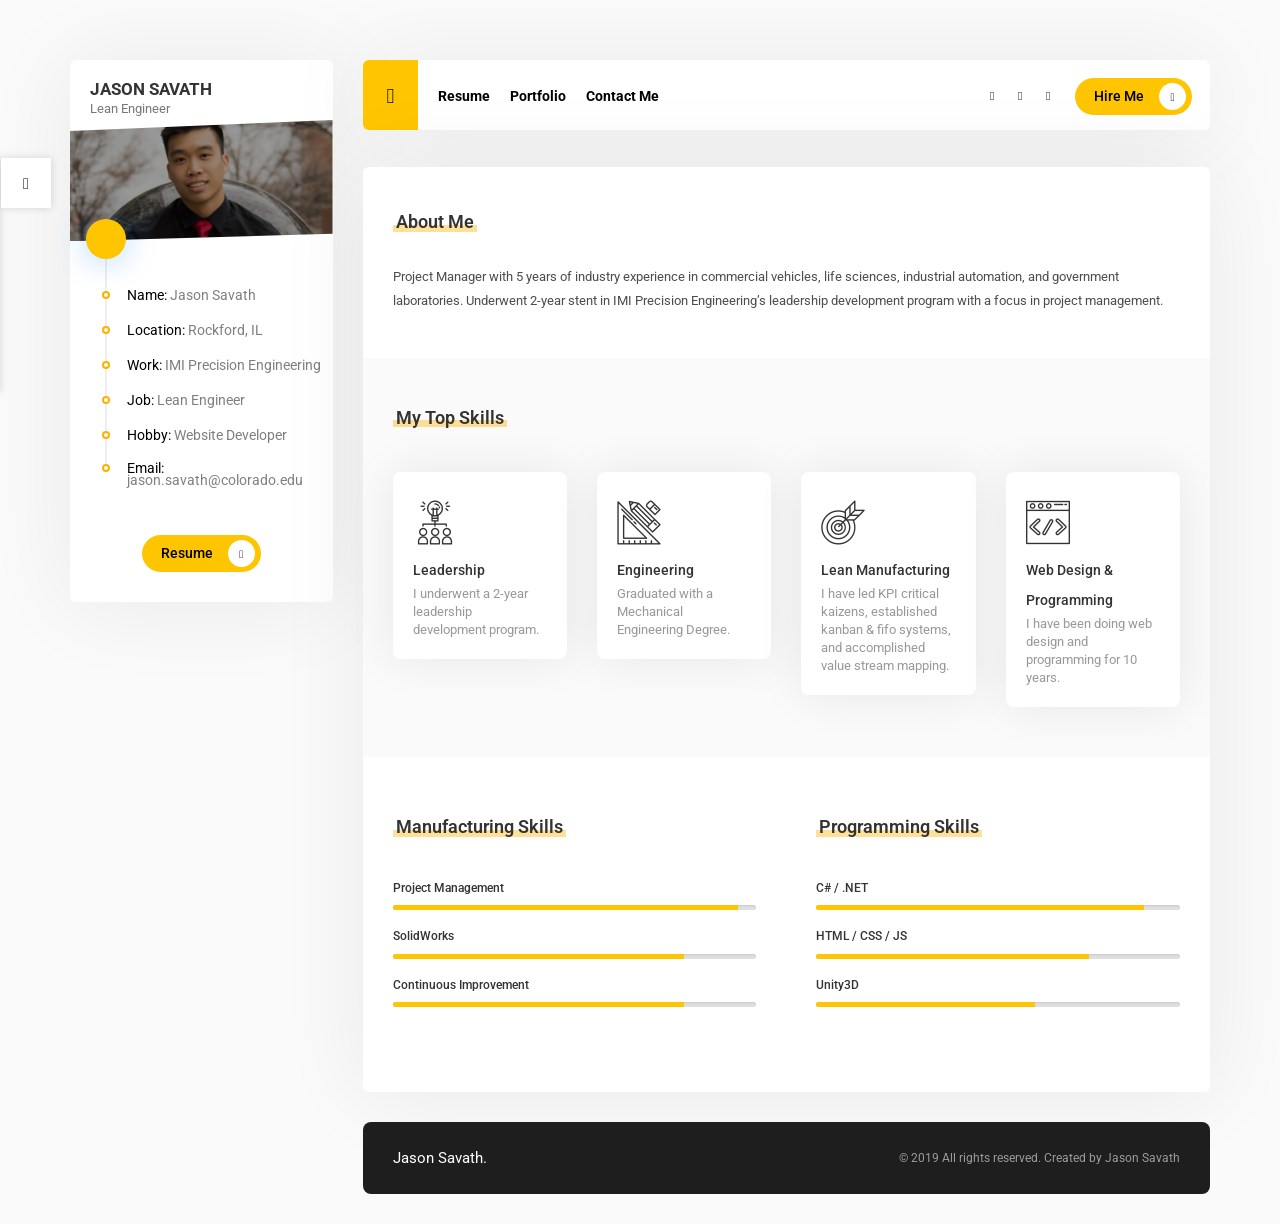
==== index.html @ 379e12db "add linkedin" ====
<!doctype html>
<html lang="en">
<head>

<title>Jason Savath - Resume</title>
<meta charset="UTF-8">
<meta name="description" content="Jason Savath- Resume">
<meta name="keywords" content="personal, resume, portfolio, mechanical, engineer, project, management">
<meta name="viewport" content="width=device-width, initial-scale=1.0">

<link href="favicon.ico" rel="shortcut icon" />
<link rel="stylesheet" href="css/bootstrap.css"/>
<link rel="stylesheet" href="css/owl.theme.css"/> 
<link rel="stylesheet" href="css/owl.carousel.css"/>
<link rel="stylesheet" href="css/reset.css"/>
<link rel="stylesheet" href="cubeportfolio/css/cubeportfolio.min.css"/>
<link rel="stylesheet" href="css/style.css"/>
<link rel="stylesheet" href="css/colors/yellow.css" id="color"/>
<link href="https://fonts.googleapis.com/css?family=Roboto:400,500,700,900" rel="stylesheet">
<link rel="stylesheet" href="icon-fonts/font-awesome-4.7.0/css/font-awesome.min.css"/>
<link rel="stylesheet" href="icon-fonts/web-design/flaticon.css" />

</head>

<body>
<div id="preloader">
    <div class="spinner">
    </div>
</div>  
    
<div class="wrapper top_60 container">
<div class="row">
        
<div class="col-lg-3 col-md-4">
    <div class="profile">
        <div class="profile-name">
            <span class="name">jason Savath</span><br>
            <span class="job">Lean Engineer</span>
        </div>
        <figure class="profile-image">
            <img src="assets/profile.jpg" alt="">
        </figure> 
        <ul class="profile-information">
            <li></li>
            <li><p><span>Name:</span> Jason Savath</p></li>
            <li><p><span>Location:</span> Rockford, IL</p></li>
            <li><p><span>Work:</span> IMI Precision Engineering</p></li>
            <li><p><span>Job:</span> Lean Engineer</p></li>
            <li><p><span>Hobby:</span> Website Developer</p></li>
            <li><p><span>Email:</span> jason.savath@colorado.edu</p></li>
        </ul>
        <div class="col-md-12">
            <button class="site-btn icon">Resume <i class="fa fa-download" aria-hidden="true"></i></button>
        </div>
    </div>
</div>

<!-- Page Divide -->   
<div id="ajax-tab-container" class="col-lg-9 col-md-8 tab-container">
    
<div class="row">
    <header class="col-md-12">
        <nav>
            <div class="row">
                <!-- nav bar -->
                <div class="col-md-8 col-sm-8 col-xs-4">
                    <ul class="tabs">
                        <li class="tab">
                            <a class="home-btn" href="#home"><i class="fa fa-home" aria-hidden="true"></i></a>
                        </li>
                        <li class="tab"><a href="#resume">Resume</a></li>
                        <li class="tab"><a href="#portfolio">Portfolio</a></li>
                        <li class="tab"><a href="#contact">Contact Me</a></li>
                    </ul>
                </div>
                <div class="col-md-4 col-sm-4 col-xs-8 dynamic">
                    <a href="mailto:jason.savath@colorado.edu" class="pull-right site-btn icon hidden-xs">Hire Me <i class="fa fa-paper-plane" aria-hidden="true"></i></a>
                    <div class="hamburger pull-right hidden-lg hidden-md"><i class="fa fa-bars" aria-hidden="true"></i></div>
                    <div class="hidden-md social-icons pull-right"> 
                        <a class="fb" href="https://www.facebook.com/jason.savath"><i class="fa fa-facebook" aria-hidden="true"></i></a> 
                        <a class="lin" href="https://www.linkedin.com/in/jasonsavath"><i class="fa fa-linkedin" aria-hidden="true"></i></a> 
                        <a class="ins" href="https://www.instagram.com/jaysinsavath"><i class="fa fa-instagram" aria-hidden="true"></i></a>
                    </div>
                </div>
            </div>
        </nav>
    </header>
        
    <div class="col-md-12">
        <div id="content" class="panel-container">
          
            <div id="home">
                <div class="row">
                    <section class="about-me line col-md-12 padding_30 padbot_45">
                    <div class="section-title"><span></span><h2>About Me</h2></div>
                    <p class="top_30">Project Manager with 5 years of industry experience in commercial vehicles, life sciences, industrial automation, and government laboratories. Underwent 2-year stent in IMI Precision Engineering’s leadership development program with a focus in project management. </p>
                </section>
                </div>
                
                <div class="row">
                    <section class="services line graybg col-md-12 padding_50 padbot_50">
                    <div class="section-title bottom_45"><span></span><h2>My Top Skills</h2></div>
                    <div class="row">
                        <!-- a service -->
                        <div class="col-md-3 col-sm-6 col-xs-12">
                            <div class="service">
                                <div class="icon">
                                    <i class="flaticon-brainstorming"></i>
                                </div>
                                <span class="title">Leadership</span>
                                <p class="little-text">I underwent a 2-year leadership development program.</p>
                            </div>
                        </div>
                        <!-- a service -->
                        <div class="col-md-3 col-sm-6 col-xs-12">
                            <div class="service">
                                <div class="icon">
                                    <i class="flaticon-design-tool"></i>
                                </div>
                                <span class="title">Engineering</span>
                                <p class="little-text">Graduated with a Mechanical Engineering Degree.</p>
                            </div>
                        </div>
                        <!-- a service -->
                        <div class="col-md-3 col-sm-6 col-xs-12">
                            <div class="service">
                                <div class="icon">
                                    <i class="flaticon-target"></i>
                                </div>
                                <span class="title">Lean Manufacturing</span>
                                <p class="little-text">I have led KPI critical kaizens, established kanban & fifo systems, and accomplished value stream mapping. </p>
                            </div>
                        </div>
                        <!-- a service -->
                        <div class="col-md-3 col-sm-6 col-xs-12">
                            <div class="service">
                                <div class="icon">
                                    <i class="flaticon-html"></i>
                                </div>
                                <span class="title">Web Design & Programming</span>
                                <p class="little-text">I have been doing web design and programming for 10 years.</p>
                            </div>
                        </div>
                    </div>
                </section>
                </div>
                <!-- Skills Section -->
                <div class="row">
                    <section class="design-skills col-md-6 padding_60 padbot_50">
                        <div class="section-title bottom_45"><span></span><h2>Manufacturing Skills</h2></div>
                        <ul class="skill-list">
                            <li> 
                                <h3>Project Management</h3>
                                <div class="progress">
                                    <div class="percentage" style="width:95%;"></div>
                                </div>
                            </li>
                            <li> 
                                <h3>SolidWorks</h3>
                                <div class="progress">
                                    <div class="percentage" style="width:80%;"></div>
                                </div>
                            </li>
                            <li> 
                                <h3>Continuous Improvement</h3>
                                <div class="progress">
                                    <div class="percentage" style="width:80%;"></div>
                                </div>
                            </li>
                        </ul>
                    </section>
                    <section class="code-skills col-md-6 padding_60">
                        <div class="section-title bottom_45"><span></span><h2>Programming Skills</h2></div>
                        <ul class="skill-list">
                            <li> 
                                <h3>C# / .NET</h3>
                                <div class="progress">
                                    <div class="percentage" style="width:90%;"></div>
                                </div>
                            </li>
                            <li> 
                                <h3>HTML / CSS / JS</h3>
                                <div class="progress">
                                    <div class="percentage" style="width:75%;"></div>
                                </div>
                            </li>
                            <li> 
                                <h3>Unity3D</h3>
                                <div class="progress">
                                    <div class="percentage" style="width:60%;"></div>
                                </div>
                            </li>
                        </ul>
                    </section>
                </div>
            </div>

            <div id="resume">
                <div class="row">
                    <section class="education">
                    <div class="section-title top_30"><span></span><h2>Resume</h2></div>
                        <div class="row">
                            <div class="working-history col-md-6 padding_15 padbot_30">
                                <ul class="timeline col-md-12 top_30">
                                    <li><i class="fa fa-suitcase" aria-hidden="true"></i><h2 class="timeline-title">Experience</h2></li>
                                    <li><h3 class="line-title">Lean Engineer - IMI Precision Engineering, Leadership Development Program</h3>
                                        <span>Sep 2018 - Present</span>
                                        <p class="little-text">5S Program Manager – Raised shop 5S score by 40% by introducing cross-cell audits. Led multiple kaizen events to redesign cell to increase throughput, visualize flow, reduce safety hazards, increase visual management and achieve one-piece flow. Led the full implementation of a factory floor quality system from a non-existing system. Implemented visualization and management boards to track cell level key performance indicators.
                                        </p>
                                    </li>
                                    <li><h3 class="line-title">Marketing Analyst - IMI Precision Engineering, Leadership Development Program</h3>
                                        <span>Mar 2018 - Sep 2018</span>
                                        <p class="little-text">Led weekly meetings with nation-wide Key Account Managers. Obtained 800+ unique customers and leads for the new Cadent3 product.
                                        </p>
                                    </li>
                                    <li><h3 class="line-title">Project Manager - IMI Precision Engineering Leadership Development Program</h3>
                                        <span>Sep 2017 - Mar 2018</span>
                                        <p class="little-text">Led 25 simultaneous site KPI critical CR projects with key cross functional team. Developed two database management websites completely to track CR and tooling. Specified product validation test procedures prior to product build. Designed and manufactured Arduino test boxes for new product development.
                                        </p>
                                    </li>
                                </ul> 
                            </div>
                            <div class="education-history col-md-6 padding_15 padbot_30">
                                <ul class="timeline col-md-12 top_30">
                                    <li><i class="fa fa-graduation-cap" aria-hidden="true"></i><h2 class="timeline-title">Education</h2></li>
                                    <li><h3 class="line-title">University of Colorado Boulder</h3>
                                        <span>2013-2017</span>
                                        <p class="little-text">Bachelor of Science in Mechanical Engineering</p>
                                    </li>
                                    <li><h3 class="line-title">University of Colorado Boulder</h3>
                                        <span>2014 - 2017</span>
                                        <p class="little-text">Minor in Computer Science</p>
                                    </li>
                                </ul> 
                            </div>
                        </div>
                    </section>
                </div>
            </div>
            
            <div id="portfolio" class="row bottom_45">
                <section class="col-md-12">
                    <div class="col-md-12 content-header bottom_15">
                        <div class="section-title top_30 bottom_30"><span></span><h2>Portfolio</h2></div>
                        <div id="filters-container">
                            <div data-filter="*" class="cbp-filter-item cbp-filter-item-active">All</div>
                            <div data-filter=".webdesign" class="cbp-filter-item">Web Design</div>
                            <div data-filter=".photography" class="cbp-filter-item">Photography</div>
                        </div>
                    </div>
                    <div id="grid-container" class="top_60">
                        <div class="cbp-item webdesign">
                            <a href="link.html" class=" cbp-singlePage">
                                <figure>
                                    <div class="icon">
                                        <i class="fa fa-clone" aria-hidden="true"></i>
                                    </div>
                                    <img src="image.jpg" alt="" >
                                    <figcaption>
                                        <span class="title">title</span><br/>
                                        <span class="info">info</span>
                                    </figcaption>
                                </figure>
                            </a>
                        </div>
                        <!-- a video work -->
                        <div class="cbp-item cbp-lightbox motion">
                            <a href="link.html" class="cbp-lightbox">
                                <figure>
                                    <div class="icon">
                                        <i class="fa fa-play" aria-hidden="true"></i>
                                    </div>
                                    <img src="item.jpg" alt="" >
                                    <figcaption>
                                        <span class="title">title</span><br/>
                                        <span class="info">info</span>
                                    </figcaption>
                                </figure>
                            </a>
                        </div>
                        <!-- a image work -->
                        <div class="cbp-item cbp-lightbox photography">
                            <a href="link.jpg" class="cbp-lightbox">
                                <figure>
                                    <div class="icon">
                                        <i class="fa fa-picture-o" aria-hidden="true"></i>
                                    </div>
                                    <img src="image.jpg" alt="">                       
                                    <figcaption>
                                        <span class="title">title</span><br/>
                                        <span class="info">info</span>
                                    </figcaption>
                                </figure>
                            </a>
                        </div>
                        <!-- a work -->
                        <div class="cbp-item webdesign">
                            <a href="work.html" class="cbp-singlePage">
                                <figure>
                                    <div class="icon">
                                        <i class="fa fa-clone" aria-hidden="true"></i>
                                    </div>
                                    <img src="image.jpg" alt="">
                                    <figcaption>
                                        <span class="title">title</span><br/>
                                        <span class="info">info</span>
                                    </figcaption>
                                </figure>
                            </a>
                        </div>
                    <!-- load more button -->
                    <div id="js-loadMore-agency" class="cbp-l-loadMore-button top_30">
                        <a href="load-more/portfolio.html" class="cbp-l-loadMore-link site-btn" rel="nofollow">
                            <span class="cbp-l-loadMore-defaultText">Load More (<span class="cbp-l-loadMore-loadItems">3</span>)</span>
                            <span class="cbp-l-loadMore-loadingText">Loading...</span>
                            <span class="cbp-l-loadMore-noMoreLoading">No More Works</span>
                        </a>
                    </div>
                </section>
            </div>
            
            <div id="contact">
                <div class="row">
                    <section class="contact-form col-md-6 padding_30 padbot_45">
                        <div class="section-title top_15 bottom_30"><span></span><h2>Contact Form</h2></div>
                        <form class="site-form">
                            <div class="row">
                                <div class="col-md-6">
                                    <input class="site-input" placeholder="Name">
                                </div>
                                <div class="col-md-6">
                                    <input class="site-input" placeholder="E-mail">
                                </div>
                                <div class="col-md-12">
                                    <textarea class="site-area" placeholder="Message"></textarea>
                                </div>
                                <div class="col-md-12 top_15 bottom_30">
                                    <button class="site-btn" type="submit">Submit</button>
                                </div>
                            </div>
                        </form>  
                    </section>
                    <section class="contact-info col-md-6 padding_30 padbot_45">
                        <div class="section-title top_15 bottom_30"><span></span><h2>Contact Informations</h2></div>
                        <ul>
                            <li><span>Name:</span> Jason Savath</li>
                            <li><span>E-mail:</span> Jason.Savath@colorado.edu</li>
                            <li>
                                <div class="social-icons top_15"> 
                                    <a class="fb" href="#"><i class="fa fa-facebook" aria-hidden="true"></i></a> 
                                    <a class="tw" href="#"><i class="fa fa-twitter" aria-hidden="true"></i></a> 
                                    <a class="ins" href="#"><i class="fa fa-instagram" aria-hidden="true"></i></a> 
                                    <a class="dr" href="#"><i class="fa fa-dribbble" aria-hidden="true"></i></a> 
                                </div>
                            </li>
                        </ul>
                    </section>

                    <section class="contact-map col-md-12 top_15 bottom_15">
                        <div class="section-title bottom_30"><span></span><h2>Contact Map.</h2></div>  
                        <iframe src="https://maps.google.com/maps?q=rockford%20il&t=&z=13&ie=UTF8&iwloc=&output=embed" height="350" style="border:0" allowfullscreen></iframe>
                    </section>
                </div>
            </div>
            
        </div>
     </div>
</div>

<footer>
    <div class="footer col-md-12 top_30 bottom_30">
        <div class="name col-md-4 hidden-md hidden-sm hidden-xs">Jason Savath.</div>
        <div class="copyright col-lg-8 col-md-12">© 2019 All rights reserved. Created by Jason Savath</a> </div>  
    </div>
</footer>
    
</div>
</div>
</div> 


<script src="js/jquery-2.1.4.min.js"></script> 
<script src="cubeportfolio/js/jquery.cubeportfolio.min.js"></script>
<script src="js/bootstrap.min.js"></script> 
<script src="js/jquery.easytabs.min.js"></script>
<script src="js/owl.carousel.min.js"></script> 
<script src="js/main.js"></script>
<!-- for color alternatives -->
<script src="js/jquery.cookie-1.4.1.min.js"></script>
<script src="js/Demo.js"></script>
<link rel="stylesheet" href="css/Demo.min.css" />
 

</body>
</html>
---- css/style.css ----
/* --------------------------------- */
/* Css Styles                        */
/*---------------------------------- */

/**
	Mat - vCard Template
	Author : Tavonline
	Copyright 2017

/* Table of Content
==================================================
	
	1. Body and Core Css
	2. Profile Section
	3. Navigation
	4. Home Section
	5. Resume Section
    6. Portfolio Section
    7. Blog Section
    8. Testimonial Section
    9. Contact Section
    10. Footer Section
    11. Realtor Portfolio 
    12. Photo Gallery Widgets
    13. Table Widget
    14. Pricing Widget
    15. Events Widget
    16. Discography Widget
    17. Responsive

/*------------------------ 1 Body and Core Css ------------------------*/		


.portfolio img.item{
    width: 100%;
}

body{
    font-family: 'Roboto', sans-serif;
    background:#fafafa;
    overflow-x: hidden;
    position: relative;
}

.geometric-shapes{
    position: absolute;
    width: 100%;
}

html{
	height: 100%;
}

/* Typography */

hr{
    width: 100%;
    background: #efefef;
}

.blog-title{
    font-size: 26px;
    font-weight: bold;
    line-height: 30px;
}

.page-title i{
    font-size: 18px;
    color: #d2d2d2;
}

.timeline-title{
    font-size: 18px;
    font-weight: 500;
    margin-left: 25px;
    line-height: 30px;
}

.section-title{
    position: relative;
    display: inline-block;    
    padding: 0 3px;
}

.section-title h1, .section-title h2, .section-title h3, .section-title h4 ,.section-title h5{
    font-size: 18px;
    font-weight: 600;
    position: relative;
}

.section-title span{
    position: absolute;
    height: 7px;
    width: 100%;
    bottom: 0;
    opacity: 0.4;    
    left:0;
}

.site-btn{
    font-size: 14px;
    font-weight: 500;
    border: 0;
    border-radius: 50px;
    -webkit-border-radius: 50px;
    -moz-border-radius: 50px;
    padding: 1px 29px;
    line-height: 35px;
}

.site-btn.black{
    background: #000 !important;
}

.cbp-l-loadMore-link.site-btn{
    font-family: 'Roboto', sans-serif !important;
    font-size: 14px !important;
    font-weight: 500 !important;
    border: 0 !important;
    border-radius: 50px;
    -webkit-border-radius: 50px;
    -moz-border-radius: 50px;
    padding: 1px 29px !important;
    line-height: 35px !important;
}

.site-btn:hover{
   transition: all ease 0.3s;   
}

.site-btn.icon{
    text-align: left;
    padding: 1px 6px 1px 19px;
}

.site-btn.icon i{
    color: #000;
    background: #fff;
    margin-left: 15px;
    border-radius: 50px;
    font-size: 11px;
    height: 27px;
    width: 27px;
    float: right;
    text-align: center;
    line-height: 29px;    
    margin-top: 4px;
}

#content{
    background: #fff;
    box-shadow: 0px 2px 92px 0px rgba(0, 0, 0, 0.07);
    -webkit-box-shadow: 0px 2px 92px 0px rgba(0, 0, 0, 0.07);
    -moz-box-shadow: 0px 2px 92px 0px rgba(0, 0, 0, 0.07);
}


p{
    font-size: 13px;
    color: #4c4c4c;
    line-height: 24px;
 }

.little-text{
    color: #989898;
    font-weight: 400;
    line-height: 18px;
}

blockquote {
    font-weight: 600;
    font-size: 18px;
    line-height: 30px;
}

h1{
    font-size: 50px;
    font-weight: 500;  
}

h2{
    font-size: 43px;
    font-weight: 500;
}

h3{
    font-size: 37px;
    font-weight: 500;  
}

h4{
    font-size: 32px;
    font-weight: 500;
}

h5{
    font-size: 26px;
    font-weight: 500;
}

h6{
    font-size: 20px;
    font-weight: 500;
}


/* Margins & Paddings */

.top_15{
    margin-top: 15px;
}

.top_30{
    margin-top: 30px;
}

.top_45{
    margin-top: 45px;
}

.top_60{
    margin-top: 60px;
}

.top_90{
    margin-top: 90px;
}

.top_120{
    margin-top: 120px;
}

.padding_30{
   padding-top: 30px; 
}

.padding_45{
   padding-top: 45px; 
}

.padding_50{
   padding-top: 50px; 
}

.padding_60{
   padding-top: 60px; 
}

.padding_90{
   padding-top: 90px; 
}

.bottom_15{
    margin-bottom: 15px;
}

.bottom_30{
    margin-bottom: 30px;
}

.bottom_45{
    margin-bottom: 45px;
}

.bottom_60{
    margin-bottom: 60px;
}

.bottom_90{
    margin-bottom: 90px;
}

.bottom_120{
    margin-bottom: 120px;
}

.padbot_15{
    padding-bottom: 15px;
}

.padbot_30{
    padding-bottom: 30px;
}

.padbot_45{
    padding-bottom: 45px;
}

.padbot_50{
    padding-bottom: 50px;
}

.padbot_60{
    padding-bottom: 60px;
}


/*Spinner*/

#preloader {
    background-color:#fff;
    position: fixed;
    top:0;
    left:0;
    width: 100%;
    height: 100%; 
    z-index: 1000;
    display:table;
    text-align: center;
}

@keyframes spinner {
  to {transform: rotate(360deg);}
}
 
.spinner:before {
    content: '';
    box-sizing: border-box;
    position: absolute;
    top: 50%;
    left: 50%;
    width: 60px;
    height: 60px;
    margin-top: -30px;
    margin-left: -30px;
    border-radius: 50%;
    border: 1px solid #ccc;
    animation: spinner .6s linear infinite;
}

.spinner:after{
    content: '';
    position: absolute;
    top: 50%;
    left: 50%;
    width: 50px;
    height: 50px;
    margin-top: -25px;
    margin-left: -25px;
    border-radius: 50px;
    background: url(../images/spinner.jpg) center center;
}

/*------------------------ 2 Profile Section ------------------------*/

.profile{
    background: #fff;
    border-radius: 6px;
    -moz-border-radius: 6px;
    -webkit-border-radius: 6px;
    -o-border-radius: 6px;
    width: 100%;
    display: inline-block;    
    box-shadow: 0px 2px 92px 0px rgba(0, 0, 0, 0.07);
    -webkit-box-shadow: 0px 2px 92px 0px rgba(0, 0, 0, 0.07);
    -moz-box-shadow: 0px 2px 92px 0px rgba(0, 0, 0, 0.07);
}

.profile-name{
    line-height: 18px;
    padding: 20px;
}

.profile .name{
    text-transform: uppercase;
    font-size: 17px;
    font-weight: bold;
}

.profile .job{
    font-size: 13px;
    color: #777777;
}

.profile-image {
    margin-top: -18px;
    -webkit-clip-path: polygon(0 9%, 100% 0, 100% 94%, 0% 100%);
    clip-path: polygon(0 9%, 100% 0, 100% 94%, 0% 100%);
}

.profile-image img{
    width: 100%;
}

ul.profile-information{
    list-style: none;
    margin: 8px 0px 8px 35px;
}

ul.profile-information li{
    border-left: solid 2px #eee;
    padding: 0 0 23px 20px;
    font-size: 14px;
    color: #787878;
}

ul.profile-information li p{
    font-size: 13.5px;
    color: #7F7F7F;
    line-height: 12px;
}

ul.profile-information li:last-child{
    border: 0;
    margin-left: 2px;
    margin-top: -2px;
}

ul.profile-information li:before{
    content: "";
    border: solid 2px;
    width: 8px;
    height: 8px;
    border-radius: 50px;
    -moz-border-radius: 50px;
    -webkit-border-radius: 50px;
    font-size: 8px;
    margin-left: -25px;
    margin-top: 2px;
    font-weight: 400;
    background: #fff;
    display: block;
    position: absolute;
}

ul.profile-information li span{
    color: #000;
}


ul.profile-information li:first-child{
    padding-bottom: 10px;    
    padding-left: 30px;
    position: relative;
}

ul.profile-information li:first-child img {
    margin: -44px -44px;
    display: inline-block;
    position: absolute;
    width: 25px;
}

ul.profile-information li:first-child:before{
    /*content: '\f2c0';
    font-family: FontAwesome;
    font-size: 13.5px;*/
    margin-left: -51px;
    margin-top: -30px;
    margin-bottom: 20px;
    position: relative;
    border: 0;
    width: 40px;
    height: 40px;
    padding: 11px 14px;
  box-shadow: 0px 2px 32px 0px rgba(4, 123, 248, 0.3);
}

ul.profile-information li:first-child:after{
    background: url(../images/glasses-w.png) no-repeat;
    content: '';
    width: 30px;
    height: 10px;
    position: absolute;
    top: 0;
    left: 0;
    margin: 16px -15px;
    background-size: 27px 10px;
}

.profile .site-btn{
    margin: 18px auto 30px;
    display: block;
}


/*------------------------ 3 Navigation ------------------------*/

header nav{
    background: #fff;
    display: inline-block;
    border-radius: 6px;
    -moz-border-radius: 6px;
    -webkit-border-radius: 6px;
    height: 70px;
    width: 100%;
    margin-bottom: 30px;
    line-height: 70px;
    box-shadow: 0px 2px 92px 0px rgba(0, 0, 0, 0.07);
    -webkit-box-shadow: 0px 2px 92px 0px rgba(0, 0, 0, 0.07);
    -moz-box-shadow: 0px 2px 92px 0px rgba(0, 0, 0, 0.07);
}

header nav ul li{
    float: left;
}

header nav ul li a{
    font-size: 14px;
    font-weight: bold;
    color: #000;
    padding: 0 10px;
    line-height: 73px;
    display: block;
}

header nav ul li a:hover{
    transition: all ease 0.3s;
    -webkit-transition: all ease 0.3s;
    -moz-transition: all ease 0.3s;   
}

header nav ul li a:after{
    border-right: 1px solid #dfdfdf;
}

header nav a.home-btn{
    color: #fff;
    border-radius: 6px 0 0 6px;
    -webkit-border-radius: 6px 0 0 6px;
    -moz-border-radius: 6px 0 0 6px;
    padding: 0px 24px;
    float: left;
    height: 70px;
    line-height: 70px;
    margin-right: 10px;
    transition: all ease 0.4s;    
    line-height: 77px;
}

header nav a.home-btn:hover{
    transition: all ease 0.3s;
    -webkit-transition: all ease 0.3s;
    -moz-transition: all ease 0.3s;
}

header nav a.home-btn i{
    font-size: 21px;
}

header nav .site-btn{
    margin: 18px 18px 0 5px;  
}

.social-icons a {
    color: #000;
    font-size: 12px;
    transition: all ease 0.2s;
    width: 24px;
    height: 18px;
    display: inline-block;
}


.social-icons a:hover {
    font-size: 14px;
}

.fb:hover{
    color: #3b5998!important;
    transition: all ease 0.2s;
}

.tw:hover{
    color: #55acee!important;
    transition: all ease 0.2s;
}

.ins:hover{
    color: #cd486b!important;
    transition: all ease 0.2s;
}

.bh:hover{
    color: #1769ff!important;
    transition: all ease 0.2s;
}

.dr:hover{
    color: #ea4c89!important;
    transition: all ease 0.2s;
}

header nav .menuout{
    z-index: 10
}

header nav .menuout{
    display: none;
} 

/*------------------------ 4 Home Section ------------------------*/

#content{
    min-height: 500px;
    border-radius: 6px;
    -moz-border-radius: 6px;
    -webkit-border-radius: 6px;
    padding: 15px;
}

section{
    padding-left: 30px !important;
    padding-right: 30px !important;
}

section.line{
    border-bottom: solid 1px #efefef;
}

section:last-child{
    border:0;
}

section.graybg{
    background: #fafafa;
}

.services .service span.title{
    font-size: 14px;
    font-weight: 500;
    line-height: 30px;
}

.clients .client{
    background: #fff;
    padding: 18px;
    border-radius: 8px;
    box-shadow: 0px 0px 48px 0px rgba(4, 6, 4, 0.08);
    width: 100%;    
    padding: 26px 16px;
}
/*
.clients .col-md-3:nth-child(2) .client {
    padding: 23px 18px;
}*/


.clients .client img {
    width: 100%;
}

.service .icon i:before {
    font-size: 44px;
    margin-left: 0;
}

.service{
    background: #fff;
    border-radius: 8px;
    -webkit-border-radius: 8px;
    -moz-border-radius: 8px;
    padding: 20px;
   box-shadow: 0px 0px 48px 0px rgba(4, 6, 4, 0.08);
   min-height: 186px;
}

/*------------------------ 5 Resume Section ------------------------*/

ul.timeline{
    margin-left: 10px;
}

.timeline li{
    border-left: solid 2px #ececec;
    list-style: none;
    padding: 0 0 40px 30px;
}

.timeline li:before{
    content: "";
    border: solid 2px;
    width: 8px;
    height: 8px;
    border-radius: 50px;
    -moz-border-radius: 50px;
    -webkit-border-radius: 50px;
    font-size: 8px;
    margin-left: -35px;
    font-weight: 400;
    background: #fff;
    display: block;
    position: absolute;
    margin-top: -1px;
}

.timeline li .line-title{
    font-size: 16px;
    line-height: 6px;
}

.timeline li:first-child{
    padding: 0 0 60px 19px;
}

.timeline li:first-child:before{
    border: 0;
    background: none;
    position: relative;
}

.timeline li:first-child i{
    float: left;
    margin-left: -30px;
    padding: 18px 16px;
    border-radius: 30px;
    margin: -13px -45px;
    background: #fff;
    width: 53px;
    text-align: center;
}

.timeline li .section-title{
    padding-left: 20px;
}

.timeline li span {
    font-size: 12px;
    padding: 9px 0;
    display: block;
}

.timeline li:last-child{
    border: 0;
    margin-left: 2px;
}

/* Skills */

.skill-list li {
    list-style: none;
}

.skill-list h3 {
    font-size: 12px;
}

.skill-list .progress {
    margin: 10px 0 20px;
    display: block;
    height: 5px;
    position: relative;
    width: 100%;
    overflow: visible;
    border-radius: 50px;
    -moz-border-radius: 50px;
    -webkit-border-radius: 50px;
    -ms-border-radius: 50px;
    -o-border-radius: 50px;
    background: #dfdfdf;
    box-shadow: 0;
}

.skill-list .progress .percentage {
    border-radius: 50px 0 0 50px;
    -moz-border-radius: 50px 0 0 50px;
    -webkit-border-radius: 50px 0 0 50px;
    -ms-border-radius: 50px 0 0 50px;
    -o-border-radius: 50px 0 0 50px;
    bottom: 0;
    position: absolute;
    top: 0;
}


/*------------------------ 6 Portfolio Section ------------------------*/


#portfolio .cbp-item{
    padding: 15px !important;
}

#portfolio section {
    padding-left: 15px !important;
    padding-right: 15px !important;
}

#portfolio .cbp-item-wrapper {
    border-radius: 6px;
    -webkit-border-radius:6px;
    -moz-border-radius: 6px;
    display: inline-block;
    overflow: hidden;
    box-shadow: 0px 0px 48px 0px rgba(4, 6, 4, 0.08);
    -webkit-box-shadow: 0px 0px 48px 0px rgba(4, 6, 4, 0.08);
    -moz-box-shadow: 0px 0px 48px 0px rgba(4, 6, 4, 0.08);
/*    transition: all ease 0.3s;
    -webkit-transition: all ease 0.3s;
    -moz-transition: all ease 0.3s;*/
}

.content-header{
    z-index: 5;
}

#portfolio .cbp-item-wrapper:hover {
    transition: all ease 0.3s;
    -webkit-transition: all ease 0.3s;
    -moz-transition: all ease 0.3s;
    box-shadow: 0px 0px 20px 0px rgba(4, 6, 4, 0.08);
    -webkit-box-shadow: 0px 0px 20px 0px rgba(4, 6, 4, 0.08);
    -moz-box-shadow: 0px 0px 20px 0px rgba(4, 6, 4, 0.08);
}

#portfolio .cbp-item figure img, .work figure{
    width: 100%;
}

#portfolio .cbp-item figcaption .title{
    font-size: 14px;
    color: #000;
}

#portfolio .cbp-item figcaption{
    padding: 14px;
}

#portfolio .cbp-item figcaption .info{
    font-size: 13px;
    color: #989898;
    line-height: 18px;
    display: block;
} 

#portfolio #filters-container .cbp-filter-item{
    font-size: 14px;
    color: #787878;
    cursor: pointer;
    float: left;
    margin-right: 15px;
}

#portfolio .cbp-item:hover figure .icon{
    opacity: 0.9;
    transition: all ease 0.3s;
    -webkit-transition: all ease 0.3s;
    -moz-transition: all ease 0.3s;
    transform: translate(0,-25px);
    -webkit-transform: translate(0,-25px);
    -moz-transform: translate(0,-25px);
}


#portfolio .cbp-item figure .icon {
    position: absolute;
    left: 0;
    right: 0;
    text-align: center;
    opacity: 0;
    display: table-cell;
    vertical-align: middle;
    top: 50%;
    margin-top: -20px;
    transition: all ease 0.3s;
}

#portfolio .cbp-item figure .icon i{
    color: #fff;
    padding: 17px 0 16px;
    min-width: 50px;
    border-radius: 50px;
    text-align: center;
    transition: all ease 0.3s;
    text-align: center;
    background: rgba(3, 122, 249, 0.80);
}

#portfolio .cbp-item figure .icon i:before{
    font-size: 18px;
}


/* portfolio content */

.portfolio-content figure img{
    width: 100%;
    border-radius: 5px; 
}

.cbp-popup-singlePage .cbp-popup-close{
        background: url(../images/sprite.png) -74px -3px no-repeat scroll transparent !important;
}

.cbp-popup-singlePage .cbp-popup-prev {
    background: url(../images/sprite.png) -23px -3px no-repeat scroll transparent !important;
}

.cbp-popup-singlePage .cbp-popup-next {
    background: url(../images/sprite.png) -127px -3px no-repeat scroll transparent !important;
}


.cbp-popup-singlePage .cbp-popup-close:hover{
        background: url(../images/sprite.png) -74px -46px no-repeat scroll transparent !important;
}

.cbp-popup-singlePage .cbp-popup-prev:hover {
    background: url(../images/sprite.png) -23px -46px no-repeat scroll transparent !important;
}

.cbp-popup-singlePage .cbp-popup-next:hover {
    background: url(../images/sprite.png) -127px -46px no-repeat scroll transparent !important;
}

.cbp-popup-singlePage .cbp-popup-navigation-wrap {
    background-color: #fff;
    box-shadow: -5px 10px 12px -10px rgba(201,201,201,0.30);
}

.cbp-popup-singlePage-counter {
    color: #c1c1c1;
}

.social-share ul{
    list-style: none;
    display: inline-block;
}

.social-share ul li{
    list-style: none;
    float: left;
    margin-right: 10px;
}

.social-share ul li a{
    color:#b6b6b6; 
}

.social-share ul li a:hover{
    color:#000; 
    transition: all ease 0.3s;
    -webkit-transition: all ease 0.3s;
    -moz-transition: all ease 0.3s;
}

.cbp-slider .cbp-nav-next:after, .cbp-slider .cbp-nav-prev:after{
    width: 34px;
    height: 34px;
    background-size: 109px 140px;
    background-position: -35px -71px;
}

.cbp-slider .cbp-nav-prev:after{
    background-position: 0px -71px;
}

.cbp-slider .cbp-nav-next:after:hover, .cbp-slider .cbp-nav-prev:after:hover{
    width: 34px;
    height: 34px;
    background-size: 109px 140px;
    background-position: -35px -71px;
    opacity: 0.3;
    transition: all ease 0.3s;
}

.cbp-slider .cbp-nav-next:after{
    background-position: -35px -71px; 
}

.cbp-slider .cbp-nav-prev:hover:after{
    background-position: 0px -71px;
}

.cbp-slider .cbp-nav-next:hover:after{
    background-position: -35px -71px; 
}

.mat-slider{
    border-radius: 6px;
    overflow: hidden;
}

.port-item{
    margin-bottom: 30px;
    display: block;
}

/*------------------------ 7 Blog Section ------------------------*/

#blog .cbp-item{
    padding: 15px !important;
}

#blog section {
    padding-left: 15px !important;
    padding-right: 15px !important;
}

#blog a.blog-box{
    cursor: pointer;
    display: inline-block;   
    border-radius: 6px;
    -webkit-border-radius:6px;
    -moz-border-radius: 6px;
    overflow: hidden;
    box-shadow: 0px 0px 48px 0px rgba(4, 6, 4, 0.08);
    -webkit-box-shadow: 0px 0px 48px 0px rgba(4, 6, 4, 0.08);
    -moz-box-shadow: 0px 0px 48px 0px rgba(4, 6, 4, 0.08);
    transition: all ease 0.3s;
    -webkit-transition: all ease 0.3s;
    -moz-transition: all ease 0.3s;
}

#blog a.blog-box:hover{
    box-shadow: 0px 0px 8px 0px rgba(4, 6, 4, 0.08);
    transition: all ease 0.3s;
    -webkit-transition: all ease 0.3s;
    -moz-transition: all ease 0.3s;
}

#blog a.blog-box .blog-img{
    position: relative;
}

#blog a.blog-box .blog-box-info{
    padding: 15px;
}
#blog a.blog-box .blog-box-info .little-text{
    padding: 5px 0;
}

#blog .blog-box .date span:last-child{
    opacity: 0.6;
}

#blog .blog-box span.category{
    font-size: 13px;
    color: #afafaf;
}

#blog .blog-box span.date{
    color: #505050 !important;
    font-size: 11px;
    font-family: arial;
}

#blog .blog-box .title{
    font-size: 15px;
    color: #000;
    line-height: 20px;
    padding: 2px 0 4px;
}

/*Blog Detail Page */

#blog-post{
    padding: 30px 15px;
}

#blog-post .post .blog-image {
    width: 100%;
    border-radius: 6px;
    -webkit-border-radius: 6px;
    -moz-border-radius: 6px;
    overflow: hidden;
}

#blog-post .post .blog-image img{
    width: 100%;
}

#blog-post .post .blog-iframe iframe{
    width: 100%;
}

#blog-post .post{
    padding-right: 30px;
}

/* Sidebar */

#blog-post .blog-sidebar{
    border-left: solid 1px #efefef;
    padding-left: 30px;
}

#blog-post .blog-sidebar .category ul{
    list-style: none;
}

#blog-post .blog-sidebar .category ul li{
    font-size: 13px;
    color: #3d3d3d;
    border-bottom: solid 1px #efefef;    
    line-height: 35px;
}

#blog-post .blog-sidebar .category ul li a{
    color: #3d3d3d;
}

#blog-post .blog-sidebar .category ul li span{
    float: right;
    color: #8a8a8a;
}

#blog-post .post-list ul li{
    list-style: none;
} 

#blog-post .post-list ul li a{
    border-bottom: solid 1px #efefef;
    display: block;
    padding: 16px 0;
} 

#blog-post .post-list ul li:last-child a{ 
    border:0;
} 

#blog-post .post-list ul li a .info{
    font-size: 12px;
} 

#blog-post .post-list ul li a .info span{
    color: #b4b4b4;
    margin-left: 5px;
}

#blog-post .post-list ul li a p{
    font-size: 13px;
    line-height: 22px;
    color: #000;
}

#blog-post .blog-sidebar .advertisement img{
    width: 100%;
}

#blog-post .post .tags{
    font-size: 12px; 
    border-bottom: solid 1px #efefef;
    border-top: solid 1px #efefef;
    padding: 20px 0;
}

#blog-post .post .tags span{
    margin-right: 7px;
}

#blog-post .post .tags a{
    color: #686969;
    margin-right: 3px;
}

#blog-post .post .post-list ul li a p{
    font-size: 14px;
    padding-top: 5px;
}

#blog-post .post .post-list ul li a{
    padding:25px 0;
}

/* Post Comments */

#blog-post .post-comment ul li{
    list-style: none;
    border-bottom: solid 1px #efefef;
    padding: 30px 0;
}

#blog-post .post-comment ul li:last-child{
    border: 0
}

#blog-post .post-comment ul li .person-img{
    padding-right: 0;
}

#blog-post .post-comment ul li .person-img img{
    width: 100%;
}

#blog-post .post-comment ul li .comment-content .name{
    font-size: 14px;
    font-weight: 500;
}

#blog-post .post-comment ul li .comment-content .date{
    font-size: 11px;
    color: #b0b0b0;
}

#blog-post .post-comment ul li .comment-content p{
    font-size: 13px;
    color: #989898;
    line-height: 20px;
    padding-top: 2px;
}

#blog-post .post-comment ul li .comment-content a{
    font-size: 12px;
    padding-top: 10px;    
    display: block;
}

#blog-post .post-comment ul li .comment-content a i{
    margin-right: 5px;
}

#blog-post .post-comment .reply{
    padding-left: 30px;
}

/* Form */

.site-form .site-input{
    width: 100%;
    height: 45px;
    border: 0;
    color: #000;
    border-bottom: solid 1px #dfdfdf;
    font-size: 13px;
    padding-left: 10px;
    margin-bottom: 15px;
    outline: 0;
}

.site-form .site-area{
    width: 100%;
    border: 0;
    border-bottom: solid 1px #dfdfdf;
    font-size: 13px;
    padding: 20px 0 0 10px;
    min-height: 100px;
    margin-bottom: 15px;
}

.site-form .site-area{
    width: 100%;
    border: 0;
    border-bottom: solid 1px #dfdfdf;
    font-size: 13px;
    padding: 20px 0 0 10px;
    min-height: 100px;
    margin-bottom: 15px;
}

/*------------------------ 8 Testimonial Section ------------------------*/

.testimonials {
    overflow: hidden;
}

.testimonials .comment{
    box-shadow: 0px 0px 48px 0px rgba(4, 6, 4, 0.08);
    width: 100%;
    padding: 15px;    
    border-radius: 8px;
    -webkit-border-radius: 8px;
    -moz-border-radius: 8px;
}

.testimonials .comment .top-section{
    display: inline-block;
}

.testimonials .comment .top-section figure {
    width: 23%;
    float: left;
    border-radius: 50px;
    overflow: hidden;
}

.testimonials .comment .top-section .name-info {
    width: 68%;
    padding: 8px 12px;
    float: left;
    line-height: 15px;
}

.testimonials .comment .top-section .name-info .name{
    font-size: 14px;
    font-weight: 500;
}

.testimonials .comment .top-section .name-info .job{
    font-size: 12px;
    color: #d0d0d0;
}

.testimonials .comment .top-section figure img{
    width: 100%;
}


.testimonials .comment hr{
    width: 100%;
    margin: 6px 0px 10px;
}

.testimonials p{
    color: #989898;
    font-size: 12.5px;
    line-height: 20px;
}

.owl-carousel .owl-wrapper-outer {
    overflow: inherit;
}

.owl-theme .owl-controls .owl-page span{
    width: 10px;
    height: 10px;    
    margin: 5px 5px;
}

.owl-theme .owl-controls {
    margin-top: 45px;
}

/*------------------------ 9 Contact Section ------------------------*/

.contact-info ul li{
    list-style: none;
    font-size: 14px;
    color: #787878;    
    line-height: 34px;
}

.contact-info ul li span{
    color: #000;
}

.contact-map iframe{
    width: 100%;
}

/*------------------------ 10 Footer ------------------------*/

footer .footer{
    background: #1e1e1e;
    min-height: 70px;
    color: #fff;
    border-radius: 8px;
    -webkit-border-radius: 8px;
    -moz-border-radius: 8px;
    line-height: 72px;
}

footer .footer .name{
    color: #fff;
    font-size: 15px;
}

footer .footer .copyright{
    color: #9c9c9c;
    font-size: 12px;
    text-align: right;
}

footer .footer .copyright a{
    color: #fff;
}

footer .footer .copyright a:hover{
    color: #dfdfdf;
    transition: all ease 0.3s;
}


/*------------------------ 11 Realtor Portfolio ------------------------*/

.featured-properties{
    overflow: hidden;
}

.featured-properties .owl-carousel .item a{
    border-radius: 6px;
    -webkit-border-radius: 6px;
    -moz-border-radius: 6px;
    display: inline-block;
    overflow: hidden;
    box-shadow: 0px 0px 48px 0px rgba(4, 6, 4, 0.08);
    -webkit-box-shadow: 0px 0px 48px 0px rgba(4, 6, 4, 0.08);
    -moz-box-shadow: 0px 0px 48px 0px rgba(4, 6, 4, 0.08);
}

.featured-properties .estate figure figcaption{
    padding: 14px;
}

.estate figure .imgout{
    position: relative;
}

.estate figure img{
    width: 100%;
}

.estate figure figcaption .info{
    font-size: 13px;
    color: #989898;
    line-height: 18px;
    display: block;
}

.estate figcaption .title{
    font-size: 14px;
    color: #000;
}

.estate figure .imgout .type{
    font-size: 10px;
    position: absolute;
    top: 0;
    margin: 10px;
    color: #fff;
    padding: 4px 7px;
    background: #00000094;
    border-radius: 2px;
    -webkit-border-radius: 2px;
    -moz-border-radius: 2px;
}

.estate figure .imgout .price{
    font-size: 15px;
    position: absolute;
    bottom: 0;
    color: #fff;
    margin: 10px;
    padding: 3px 12px;
    border-radius: 2px;
    -webkit-border-radius: 2px;
    -moz-border-radius: 2px;
}

.estate figure figcaption .features{
    font-size: 12.5px;
    border-top: solid 1px #dfdfdf;
    padding: 12px 0 0;
    color: #989898;
    margin-top: 8px;
}

.estate figure figcaption .features span{
    color: #000;
}

/*Realtor Portfolio Detail */

.portfolio-content .namenprice{
    display: inline-block;
    width: 100%;
}

.portfolio-content .features{
    line-height: 34px;
}

.portfolio-content .features .info{
    font-size: 14px;
    color: #989898;
    line-height: 18px;
    display: block;
}

.portfolio-content .features .room{
    font-size: 13px;
    color: #989898;
}

.portfolio-content .features .room span{
    color: #000;
    margin-left: 5px;
}

.portfolio-content .features .room span:first-child{
    margin-left: 0px;
}

.namenprice .price{
    font-size: 26px;
}

.details ul li{
    list-style: none;
    font-size: 13px;
    color: #989898;    
    line-height: 25px;
}

.details ul li span{
    color: #000;
}

.other-features.details ul li{
    color: #000;
}

.other-features.details ul li i{
    color: #52bf00;
}

.map iframe{
    width: 100%;
    border-radius: 6px;
    -webkit-border-radius: 6px;
    -moz-border-radius: 6px;
    overflow: hidden;
  box-shadow: 0px 0px 48px 0px rgba(4, 6, 4, 0.08);
}


/*------------------------ 12 Photo Gallery Widget ------------------------*/

#widget-gallery{
    margin-left: -15px;
}

#widget-gallery .cbp-item img{
    width: 100%;
}

#widget-gallery .cbp-item{
    padding: 15px;
}

#widget-gallery .cbp-item a{
    display: block;
    border-radius: 5px;
    -moz-border-radius: 5px;
    -webkit-border-radius: 5px;  
    overflow: hidden;  
    box-shadow: 0px 0px 48px 0px rgba(4, 6, 4, 0.08);
    -webkit-box-shadow: 0px 0px 48px 0px rgba(4, 6, 4, 0.08);
    -moz-box-shadow: 0px 0px 48px 0px rgba(4, 6, 4, 0.08);
}

#widget-gallery .cbp-item a:hover{ 
    transition: all ease 0.3s;
    box-shadow: 0px 0px 20px 0px rgba(4, 6, 4, 0.20);
    -webkit-box-shadow: 0px 0px 20px 0px rgba(4, 6, 4, 0.20);
    -moz-box-shadow: 0px 0px 20px 0px rgba(4, 6, 4, 0.20);
}



/*------------------------ 13 Table Widget  ------------------------*/

.table-title{
    font-size: 18px;
}

.mat-table thead{    
    font-size: 15px;
    font-weight: 500;
}

.mat-table tbody{
    font-size: 15px;
}


/*------------------------ 14 Pricing ------------------------*/

.mat-price{
    padding-bottom: 30px;
}

.mat-price ul .site-btn{
    margin: 24px auto 0;
    display: block;
}

.mat-price ul{
    padding: 22px 20px 35px;
    border-radius: 6px;
    -webkit-border-radius: 6px;
    -moz-border-radius: 6px;
    box-shadow: 0px 0px 48px 0px rgba(4, 6, 4, 0.08);
    -webkit-box-shadow: 0px 0px 48px 0px rgba(4, 6, 4, 0.08);
    -moz-box-shadow: 0px 0px 48px 0px rgba(4, 6, 4, 0.08);
}

.mat-price ul li{
    font-size: 13px;
    list-style: none;
    text-align: center;
    line-height: 24px;
}

.mat-price ul li:first-child{
    font-size: 18px;
    font-weight: 600;
    border-bottom: 1px solid #dfdfdf;
    padding-bottom: 15px; 
}

.mat-price ul li:nth-child(2){
    font-size: 24px;
    font-weight: 600;
    padding:18px 0 15px;  
}


/*------------------------ 15 Events Widget ------------------------*/

.events ul li{
    list-style: none;
    display: inline-block;
    width: 100%;
}

.events ul li .datenlocation{
    font-size: 12px;
    color: #c1c1c1;
}

.events ul li .event-content{
    font-size: 17px;
    font-weight: 500;
}

.events ul li .site-btn{
    float: right;
}

.events .cbp-l-loadMore-link.site-btn{
    margin-left:auto;
    margin-right:auto;
    display: block;
}


/*------------------------ 16 Discography Widget ------------------------*/

.discography .album-cover img{
    width: 100%;
    border-radius: 6px;
    -webkit-border-radius: 6px;
    -moz-border-radius: 6px;
    box-shadow: 0px 0px 48px 0px rgba(4, 6, 4, 0.08);
    -webkit-box-shadow: 0px 0px 48px 0px rgba(4, 6, 4, 0.08);
    -moz-box-shadow: 0px 0px 48px 0px rgba(4, 6, 4, 0.08);
}

.discography .album-cover .links {
    font-size: 12.5px;
    text-align: center;
    margin-top: 13px;
    color: #c5c5c5;
}

.discography .album-cover .links a{
    color: #c5c5c5;
    margin-right: 3px;
    margin-left: 3px;
}

.discography .album-cover .links a:hover{
    color: #949494;
    transition: all ease 0.3s;
}

.discography .album{
    font-size: 13px;
}

.discography .album ul li:first-child{
    font-size: 25px;
    font-weight: 500;
    line-height: 25px;
    padding-bottom: 18px;
}

.discography .album ul li:first-child span{
    font-size: 13px;
    color: #b0b0b0;
    font-weight: 400;
}

.discography .album ul li{
    list-style: none;
    line-height: 28px;
}


/*------------------------ 17 Responsive ------------------------*/

@media (max-width: 1199px) {
    footer .footer .copyright{
        text-align: center;
    }
}

@media (max-width: 991px) {

    .wrapper.top_60{
        margin-top: 30px;
    }

    .services .service{
        margin-bottom: 30px;
    }

    .code-skills {
        padding-top: 0;
    }

    #content {
        padding-bottom: 45px;
    }

    ul.profile-information li:first-child {
        padding-bottom: 10px;
        padding-left: 30px;
    }

    ul.profile-information {
        list-style: none;
        margin: 0 auto 30px;
        display: table;
    }

    .profile{
        padding-bottom: 30px;
    }

    footer .footer .copyright{
        text-align: center;
    }

    .clients .client{
        margin-bottom: 30px;
    }

    .events ul li .site-btn {
         float: none;
         margin-top: 15px; 
    }

}

@media screen and (max-width: 991px) and (min-width: 769px) {

    header nav{
        margin-top: 30px;
    }

    nav .social-icons{
        display: none;
    }

    nav .hamburger{
        display: none;
    }

} 


@media screen and (max-width: 991px) and (min-width: 576px) {

    .profile .name {
        font-size: 20px;
        margin-top: 11px;
    }

    .profile-image {
        margin-top: -18px;
        -webkit-clip-path: polygon(0 9%, 100% 0, 100% 94%, 0% 100%);
        clip-path: polygon(0 9%, 100% 0, 100% 94%, 0% 100%);
        margin-top: -40px;
    }

}

@media (max-width: 768px) {

    header{
        margin-top: 30px;
    }

    header nav ul{
    }

    header nav ul.tabs li:first-child, header nav .menuout ul.tabs li {
        display: block;
    }

    header nav ul.tabs li {
        display: none;
    }

    header nav .menuout{
        width: 100%;
        position: relative;
    }

    header nav .menuout .menuin{
        width: 100%;
        background: #fff;
        position: absolute;
        z-index: 4;
        margin-top: 25px;
        border-radius: 8px;
        -moz-border-radius: 8px;
        -webkit-border-radius: 8px;
        box-shadow: 0px 2px 92px 0px rgba(0, 0, 0, 0.05);
        -webkit-box-shadow: 0px 2px 92px 0px rgba(0, 0, 0, 0.05);
        -moz-box-shadow: 0px 2px 92px 0px rgba(0, 0, 0, 0.05);
    }

    header nav .menuout .menuin ul.tabs li:first-child{
        display: none;
    }

    header nav .menuout .menuin ul.tabs li{
        float: none;
        text-align: center;
        border-bottom: solid 1px #efefef;
    }

    header nav .menuout .menuin ul.tabs li a{
        width: 100%;
        display: block;
        cursor: pointer;
        line-height: 58px;
    }


    header nav .hamburger{
        font-size: 20px;
        margin-right: 23px;
        cursor: pointer;
        line-height: 71px;
        border-left: solid 1px #eaeaea;
        padding-left: 21px;
    }

    header nav .menuout{
        display: block;
    } 

    .social-icons{
        margin-right: 14px;
        line-height: 67px;
    }

    .portfolio-content .namenprice .blog-title{
        width: 100%;
    }

    .portfolio-content .namenprice .price{
        float: left !important;
        margin-top: 14px;
    }

}

@media (max-width: 321px) {

    .social-icons{
        display: none;
    }

    header nav .hamburger{
        border: 0;
    }

    footer .footer {
    line-height: 19px;
    padding-top: 14px;
    }

    .timeline li .line-title {
        line-height: 20px;
    }


}
---- css/colors/yellow.css ----
/* --------------------------------- */
/* Css Color Style                   */
/*---------------------------------- */

header nav a.home-btn, .estate figure .imgout .price, .site-btn, .timeline li:first-child i, nav ul li a:after, .owl-theme .owl-controls .owl-page span, .skill-list .progress .percentage, ul.profile-information li:first-child:before{
    background: #ffc500 !important;
}

header nav ul li a:hover, .events ul li .datenlocation span, .namenprice .price, .cbp-filter-item-active, .portfolio-content p span, #blog-post .blog-sidebar ul.category-list li a:hover, #blog-post .blog-sidebar .popular-posts ul li a .info{
    color: #ffc500 !important;
}

.spinner:before{
    border-top-color: #ffb100;  
}

ul.profile-information li:before{
	border-color: #ffc500; 
}

/* Hover Color*/

.site-btn:hover, header nav a.home-btn:hover, .section-title span{
   background-color: #ffb100 !important;
}

/* Opacity Color*/

#portfolio .cbp-item .portfolio-image .icon i, #portfolio .cbp-item figure .icon i{
    background: rgb(255, 197, 1);
}

/* for light colors */

.site-btn, header nav a.home-btn i, ul.profile-information li:first-child:before, #blog .blog-box .date span, #blog .blog-box .date span, .timeline li:first-child i, .cbp-l-loadMore-link.site-btn{
	color:#000 !important;
}

.timeline li:before, ul.profile-information li:before{
	border-color: #ffb100 !important;
}

.tab.active a, #blog-post .post-list ul li a, #blog-post .post-comment ul li .comment-content a{
	color: #ffb100;
}

ul.profile-information li:first-child:after{
    background: url(../../images/glasses.png) no-repeat; 
    background-size: 27px 10px;
}
---- css/Demo.min.css ----
.demo,.demo .settings{box-shadow:0 0 8px rgba(0,0,0,.15);background-color:#fff;text-align:center}.demo{position:fixed;top:158px;left:-200px;width:200px;padding:10px;z-index:1000}.demo h5{font-size:14px;font-weight:600;border-bottom:1px solid #dfdfdf;color:#949494;letter-spacing:0;line-height:33px;height:40px;margin-bottom:12px}.demo .settings{position:absolute;padding:15px 0;font-size:16px;color:#101010;top:0;right:-51px;width:50px;height:50px}.demo .reset{margin-bottom:13px}.demo .background,.demo .color{display:inline-block;width:20px;height:20px;margin:6px}.demo .background{background-repeat:no-repeat}
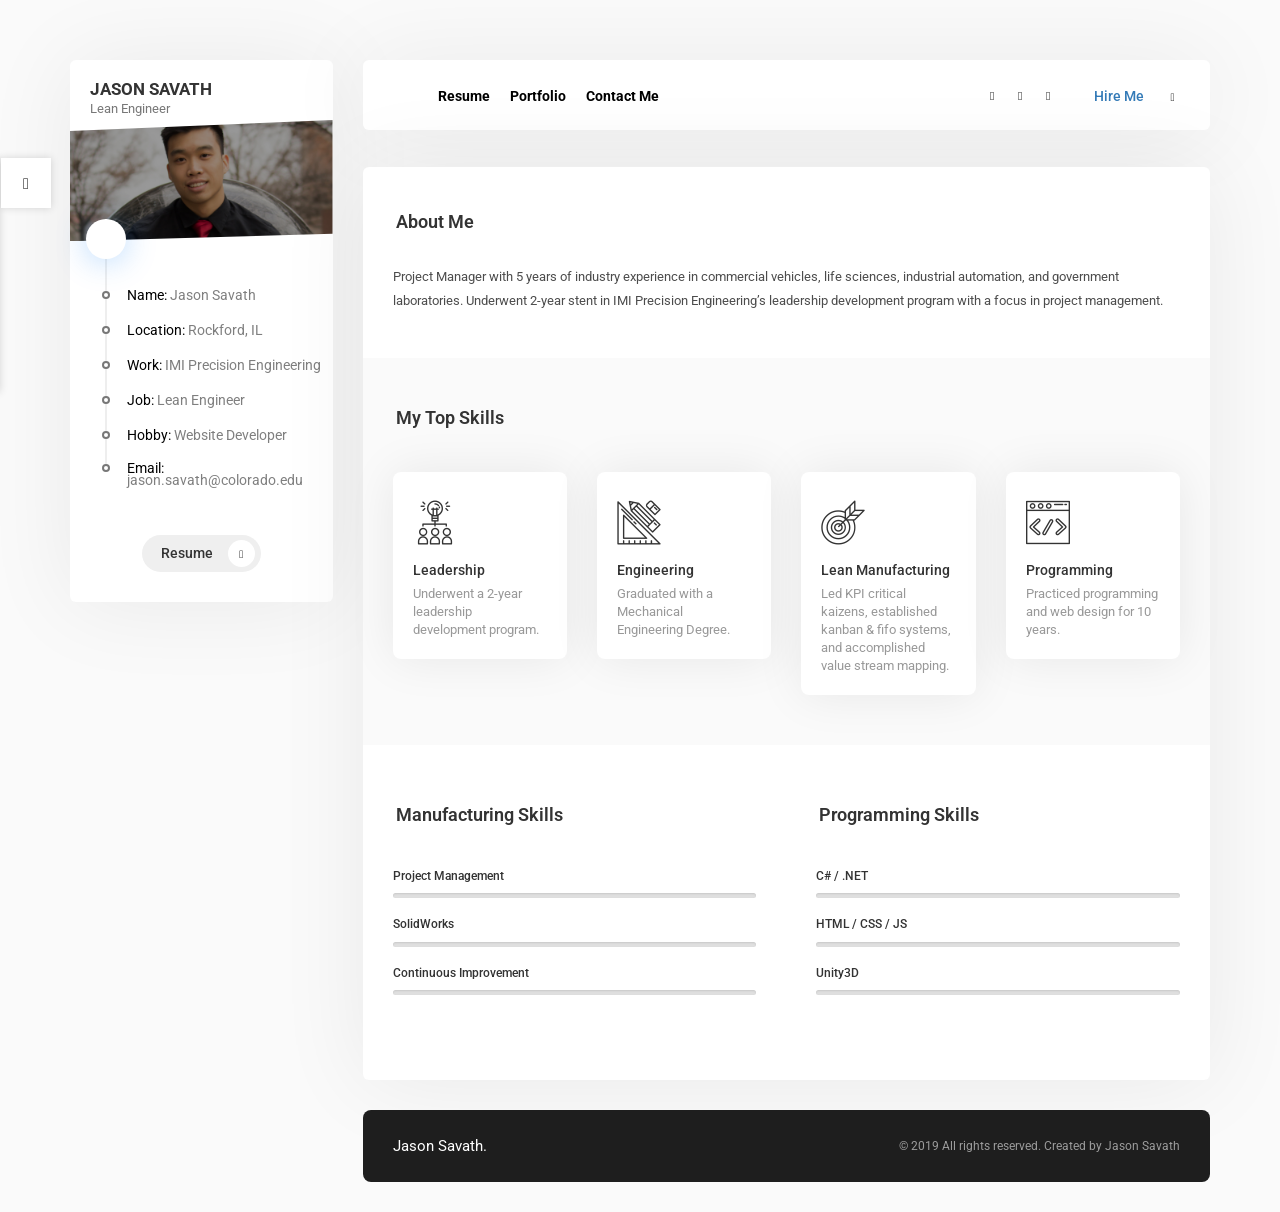
==== commit 4267ea76: "update color" ====
--- a/index.html
+++ b/index.html
@@ -2,6 +2,15 @@
 <!doctype html>
 <html lang="en">
 <head>
+<!-- Global site tag (gtag.js) - Google Analytics -->
+<script async src="https://www.googletagmanager.com/gtag/js?id=UA-89486533-2"></script>
+<script>
+  window.dataLayer = window.dataLayer || [];
+  function gtag(){dataLayer.push(arguments);}
+  gtag('js', new Date());
+
+  gtag('config', 'UA-89486533-2');
+</script>
 
 <title>Jason Savath - Resume</title>
 <meta charset="UTF-8">
@@ -16,7 +25,7 @@
 <link rel="stylesheet" href="css/reset.css"/>
 <link rel="stylesheet" href="cubeportfolio/css/cubeportfolio.min.css"/>
 <link rel="stylesheet" href="css/style.css"/>
-<link rel="stylesheet" href="css/colors/yellow.css" id="color"/>
+<link rel="stylesheet" href="css/color.css" id="color"/>
 <link href="https://fonts.googleapis.com/css?family=Roboto:400,500,700,900" rel="stylesheet">
 <link rel="stylesheet" href="icon-fonts/font-awesome-4.7.0/css/font-awesome.min.css"/>
 <link rel="stylesheet" href="icon-fonts/web-design/flaticon.css" />
@@ -109,7 +118,7 @@
                                     <i class="flaticon-brainstorming"></i>
                                 </div>
                                 <span class="title">Leadership</span>
-                                <p class="little-text">I underwent a 2-year leadership development program.</p>
+                                <p class="little-text">Underwent a 2-year leadership development program.</p>
                             </div>
                         </div>
                         <!-- a service -->
@@ -129,7 +138,7 @@
                                     <i class="flaticon-target"></i>
                                 </div>
                                 <span class="title">Lean Manufacturing</span>
-                                <p class="little-text">I have led KPI critical kaizens, established kanban & fifo systems, and accomplished value stream mapping. </p>
+                                <p class="little-text">Led KPI critical kaizens, established kanban & fifo systems, and accomplished value stream mapping. </p>
                             </div>
                         </div>
                         <!-- a service -->
@@ -138,8 +147,8 @@
                                 <div class="icon">
                                     <i class="flaticon-html"></i>
                                 </div>
-                                <span class="title">Web Design & Programming</span>
-                                <p class="little-text">I have been doing web design and programming for 10 years.</p>
+                                <span class="title">Programming</span>
+                                <p class="little-text">Practiced programming and web design for 10 years.</p>
                             </div>
                         </div>
                     </div>
@@ -204,18 +213,24 @@
                             <div class="working-history col-md-6 padding_15 padbot_30">
                                 <ul class="timeline col-md-12 top_30">
                                     <li><i class="fa fa-suitcase" aria-hidden="true"></i><h2 class="timeline-title">Experience</h2></li>
-                                    <li><h3 class="line-title">Lean Engineer - IMI Precision Engineering, Leadership Development Program</h3>
-                                        <span>Sep 2018 - Present</span>
+                                    <li><h3 class="line-title">Lean Engineer</h3>
+                                        <span>IMI Precision Engineering</br>
+                                        Leadership Development Program</br>
+                                        Sep 2018 - Present</span>
                                         <p class="little-text">5S Program Manager – Raised shop 5S score by 40% by introducing cross-cell audits. Led multiple kaizen events to redesign cell to increase throughput, visualize flow, reduce safety hazards, increase visual management and achieve one-piece flow. Led the full implementation of a factory floor quality system from a non-existing system. Implemented visualization and management boards to track cell level key performance indicators.
                                         </p>
                                     </li>
-                                    <li><h3 class="line-title">Marketing Analyst - IMI Precision Engineering, Leadership Development Program</h3>
-                                        <span>Mar 2018 - Sep 2018</span>
+                                    <li><h3 class="line-title">Marketing Analyst</h3>
+                                        <span>IMI Precision Engineering</br>
+                                        Leadership Development Program</br>
+                                        Mar 2018 - Sep 2018</span>
                                         <p class="little-text">Led weekly meetings with nation-wide Key Account Managers. Obtained 800+ unique customers and leads for the new Cadent3 product.
                                         </p>
                                     </li>
-                                    <li><h3 class="line-title">Project Manager - IMI Precision Engineering Leadership Development Program</h3>
-                                        <span>Sep 2017 - Mar 2018</span>
+                                    <li><h3 class="line-title">Project Manager</h3>
+                                        <span>IMI Precision Engineering</br>
+                                        Leadership Development Program</br>
+                                        Sep 2017 - Mar 2018</span>
                                         <p class="little-text">Led 25 simultaneous site KPI critical CR projects with key cross functional team. Developed two database management websites completely to track CR and tooling. Specified product validation test procedures prior to product build. Designed and manufactured Arduino test boxes for new product development.
                                         </p>
                                     </li>
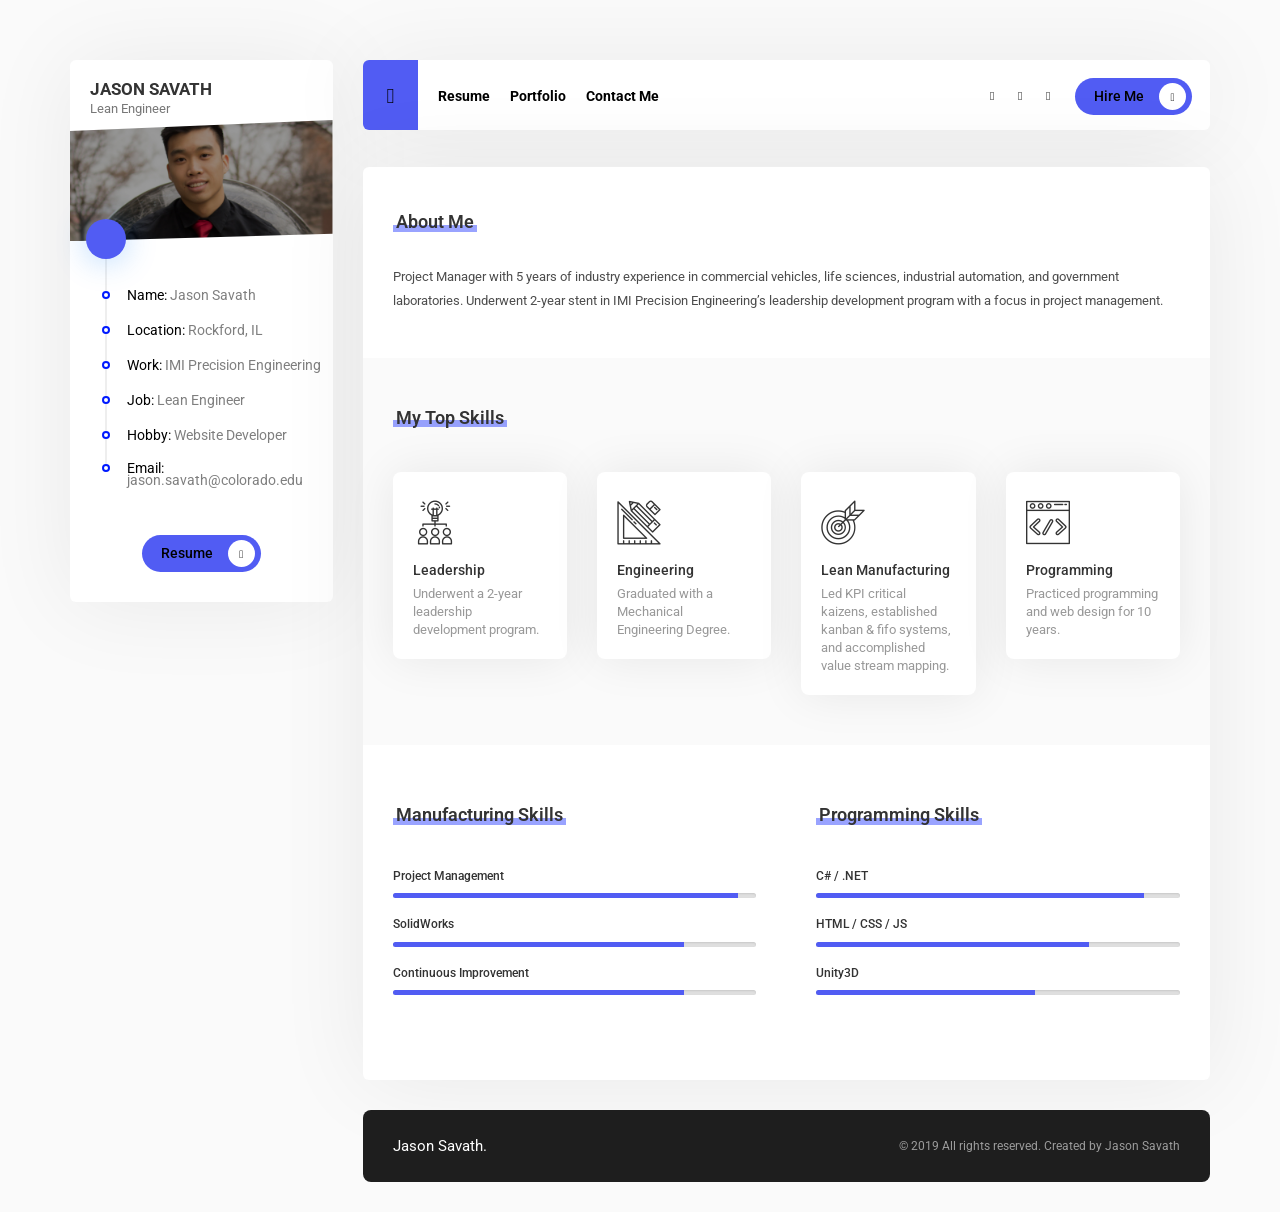
==== commit 362000e1: "add color" ====
--- a/index.html
+++ b/index.html
@@ -401,11 +401,6 @@
 <script src="js/jquery.easytabs.min.js"></script>
 <script src="js/owl.carousel.min.js"></script> 
 <script src="js/main.js"></script>
-<!-- for color alternatives -->
-<script src="js/jquery.cookie-1.4.1.min.js"></script>
-<script src="js/Demo.js"></script>
-<link rel="stylesheet" href="css/Demo.min.css" />
- 
 
 </body>
 </html>
--- a/css/color.css
+++ b/css/color.css
@@ -0,0 +1,60 @@
+/* --------------------------------- */
+/* Css Color Style                   */
+/*---------------------------------- */
+
+header nav a.home-btn, .estate figure .imgout .price, .site-btn, .timeline li:first-child i, nav ul li a:after, .owl-theme .owl-controls .owl-page span, .skill-list .progress .percentage, ul.profile-information li:first-child:before{
+    background: #515cf3 !important;
+}
+
+header nav ul li a:hover, .events ul li .datenlocation span, .namenprice .price, .cbp-filter-item-active, .portfolio-content p span, #blog-post .blog-sidebar ul.category-list li a:hover, #blog-post .blog-sidebar .popular-posts ul li a .info{
+    color: #001aff !important;
+}
+
+.spinner:before{
+    border-top-color: #001aff;  
+}
+
+ul.profile-information li:before{
+	border-color: #001aff; 
+}
+
+/* Hover Color*/
+
+.site-btn:hover, header nav a.home-btn:hover, .section-title span{
+   background-color: #001aff !important;
+}
+
+/* Opacity Color*/
+
+#portfolio .cbp-item .portfolio-image .icon i, #portfolio .cbp-item figure .icon i{
+    background: #001aff);
+}
+
+/* for light colors */
+
+.site-btn, header nav a.home-btn i, ul.profile-information li:first-child:before, #blog .blog-box .date span, #blog .blog-box .date span, .timeline li:first-child i, .cbp-l-loadMore-link.site-btn{
+	color:#000 !important;
+}
+
+.timeline li:before, ul.profile-information li:before{
+	border-color: #001aff !important;
+}
+
+.tab.active a, #blog-post .post-list ul li a, #blog-post .post-comment ul li .comment-content a{
+	color: #001aff;
+}
+
+ul.profile-information li:first-child:after{
+    background: url(../../images/glasses.png) no-repeat; 
+    background-size: 27px 10px;
+}
+
+
+
+
+
+
+
+
+
+
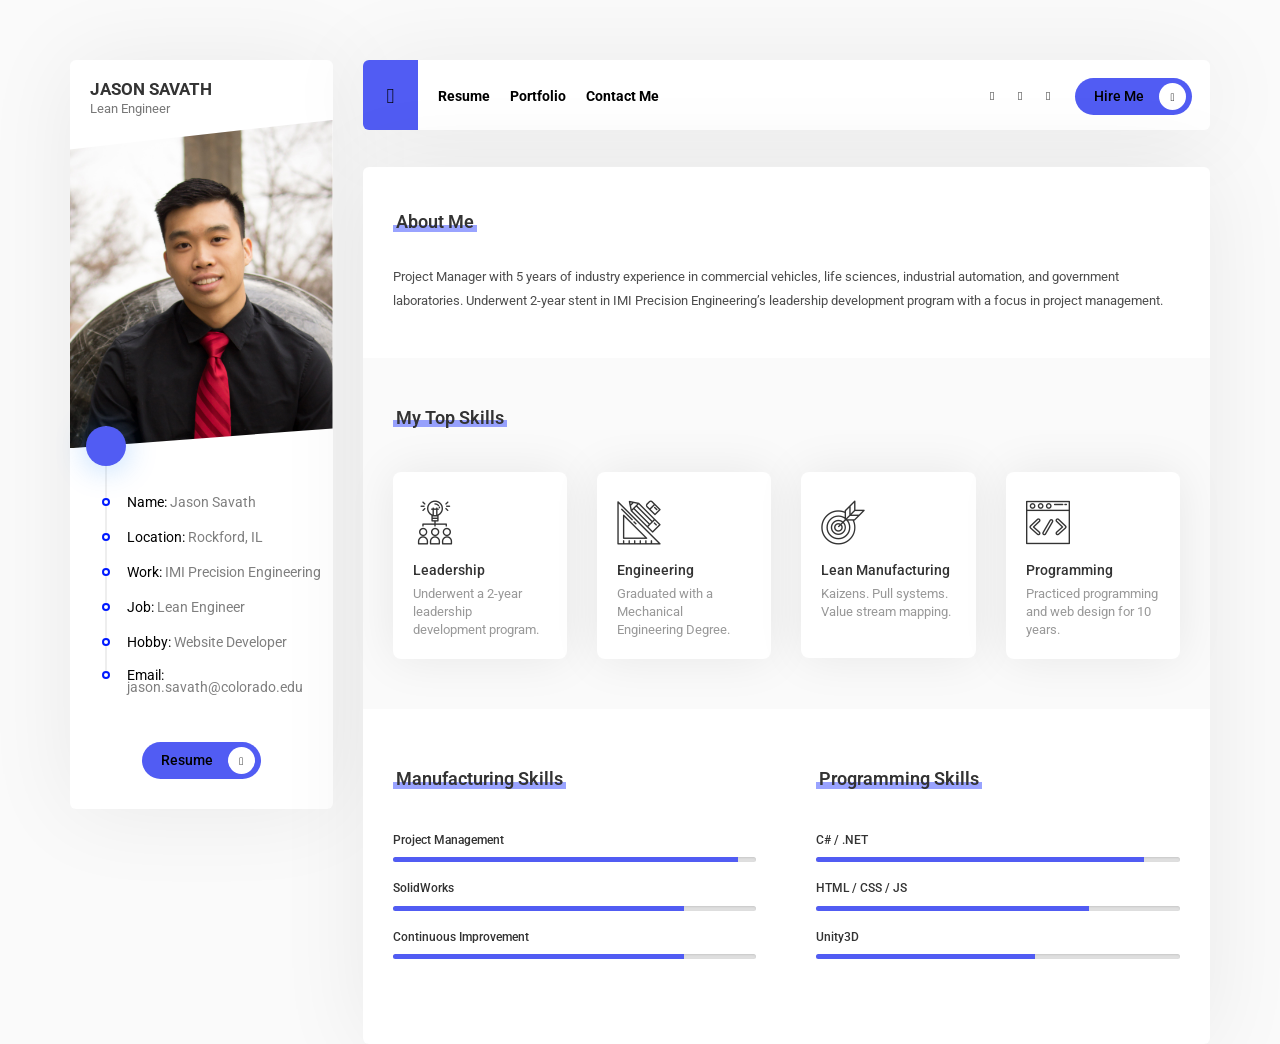
==== commit f9026783: "fix ajax links" ====
--- a/index.html
+++ b/index.html
@@ -24,6 +24,7 @@
 <link rel="stylesheet" href="css/owl.carousel.css"/>
 <link rel="stylesheet" href="css/reset.css"/>
 <link rel="stylesheet" href="cubeportfolio/css/cubeportfolio.min.css"/>
+
 <link rel="stylesheet" href="css/style.css"/>
 <link rel="stylesheet" href="css/color.css" id="color"/>
 <link href="https://fonts.googleapis.com/css?family=Roboto:400,500,700,900" rel="stylesheet">
@@ -44,7 +45,7 @@
 <div class="col-lg-3 col-md-4">
     <div class="profile">
         <div class="profile-name">
-            <span class="name">jason Savath</span><br>
+            <span class="name">Jason Savath</span><br>
             <span class="job">Lean Engineer</span>
         </div>
         <figure class="profile-image">
@@ -111,7 +112,6 @@
                     <section class="services line graybg col-md-12 padding_50 padbot_50">
                     <div class="section-title bottom_45"><span></span><h2>My Top Skills</h2></div>
                     <div class="row">
-                        <!-- a service -->
                         <div class="col-md-3 col-sm-6 col-xs-12">
                             <div class="service">
                                 <div class="icon">
@@ -121,7 +121,6 @@
                                 <p class="little-text">Underwent a 2-year leadership development program.</p>
                             </div>
                         </div>
-                        <!-- a service -->
                         <div class="col-md-3 col-sm-6 col-xs-12">
                             <div class="service">
                                 <div class="icon">
@@ -131,17 +130,15 @@
                                 <p class="little-text">Graduated with a Mechanical Engineering Degree.</p>
                             </div>
                         </div>
-                        <!-- a service -->
                         <div class="col-md-3 col-sm-6 col-xs-12">
                             <div class="service">
                                 <div class="icon">
                                     <i class="flaticon-target"></i>
                                 </div>
                                 <span class="title">Lean Manufacturing</span>
-                                <p class="little-text">Led KPI critical kaizens, established kanban & fifo systems, and accomplished value stream mapping. </p>
-                            </div>
-                        </div>
-                        <!-- a service -->
+                                <p class="little-text">Kaizens. Pull systems. Value stream mapping. </p>
+                            </div>
+                        </div>
                         <div class="col-md-3 col-sm-6 col-xs-12">
                             <div class="service">
                                 <div class="icon">
@@ -154,7 +151,6 @@
                     </div>
                 </section>
                 </div>
-                <!-- Skills Section -->
                 <div class="row">
                     <section class="design-skills col-md-6 padding_60 padbot_50">
                         <div class="section-title bottom_45"><span></span><h2>Manufacturing Skills</h2></div>
@@ -260,77 +256,83 @@
                         <div class="section-title top_30 bottom_30"><span></span><h2>Portfolio</h2></div>
                         <div id="filters-container">
                             <div data-filter="*" class="cbp-filter-item cbp-filter-item-active">All</div>
+                            <div data-filter=".engineering" class="cbp-filter-item">Engineering</div>
                             <div data-filter=".webdesign" class="cbp-filter-item">Web Design</div>
                             <div data-filter=".photography" class="cbp-filter-item">Photography</div>
                         </div>
                     </div>
                     <div id="grid-container" class="top_60">
                         <div class="cbp-item webdesign">
-                            <a href="link.html" class=" cbp-singlePage">
+                            <a href="https://kabitaghale.github.io/" target="_blank" >
                                 <figure>
                                     <div class="icon">
                                         <i class="fa fa-clone" aria-hidden="true"></i>
                                     </div>
-                                    <img src="image.jpg" alt="" >
+                                    <img src="assets/lotus.jpg" alt="" >
                                     <figcaption>
-                                        <span class="title">title</span><br/>
-                                        <span class="info">info</span>
+                                        <span class="title">Nederland Thai</span><br/>
+                                        <span class="info">Astounding Thai restaurant in Nederland, CO</span>
                                     </figcaption>
                                 </figure>
                             </a>
                         </div>
                         <!-- a video work -->
-                        <div class="cbp-item cbp-lightbox motion">
-                            <a href="link.html" class="cbp-lightbox">
+                        <div class="cbp-item cbp-lightbox photography">
+                            <a href="https://vimeo.com/189575730" class="cbp-lightbox">
                                 <figure>
                                     <div class="icon">
                                         <i class="fa fa-play" aria-hidden="true"></i>
                                     </div>
-                                    <img src="item.jpg" alt="" >
+                                    <img src="https://i.vimeocdn.com/video/599944024_260x146.jpg" alt="" >
                                     <figcaption>
-                                        <span class="title">title</span><br/>
-                                        <span class="info">info</span>
+                                        <span class="title">Champagne Popping</span><br/>
+                                        <span class="info">Slow Motion Champagne Popping</span>
                                     </figcaption>
                                 </figure>
                             </a>
                         </div>
-                        <!-- a image work -->
-                        <div class="cbp-item cbp-lightbox photography">
-                            <a href="link.jpg" class="cbp-lightbox">
+                        <div class="cbp-item cbp-lightbox engineering">
+                            <a href="assets/port01.jpg" class="cbp-lightbox">
                                 <figure>
                                     <div class="icon">
                                         <i class="fa fa-picture-o" aria-hidden="true"></i>
                                     </div>
-                                    <img src="image.jpg" alt="">                       
+                                    <img src="assets/port01.jpg" alt="">                       
                                     <figcaption>
-                                        <span class="title">title</span><br/>
-                                        <span class="info">info</span>
+                                        <span class="title">Senior Design: Auto Balancing Antenna Fixture</span><br/>
+                                        <span class="info">Team of 8 engineers going through a full design process at Ball Aerospace.</span>
                                     </figcaption>
                                 </figure>
                             </a>
                         </div>
-                        <!-- a work -->
-                        <div class="cbp-item webdesign">
-                            <a href="work.html" class="cbp-singlePage">
+                        <div class="cbp-item cbp-lightbox engineering">
+                            <a href="http://www.flowvis.org/2016/09/12/vapor-vortex/" target="_blank" >
                                 <figure>
                                     <div class="icon">
-                                        <i class="fa fa-clone" aria-hidden="true"></i>
+                                        <i class="fa fa-picture-o" aria-hidden="true"></i>
                                     </div>
-                                    <img src="image.jpg" alt="">
+                                    <img src="http://www.flowvis.org/wp-content/uploads/2016/09/tornado_web.png" alt="">                       
                                     <figcaption>
-                                        <span class="title">title</span><br/>
-                                        <span class="info">info</span>
+                                        <span class="title">Flow Visualization: Vapor Vortex</span><br/>
+                                        <span class="info">Using stage fog to create dramatic vortex effects.</span>
                                     </figcaption>
                                 </figure>
                             </a>
                         </div>
-                    <!-- load more button -->
-                    <div id="js-loadMore-agency" class="cbp-l-loadMore-button top_30">
-                        <a href="load-more/portfolio.html" class="cbp-l-loadMore-link site-btn" rel="nofollow">
-                            <span class="cbp-l-loadMore-defaultText">Load More (<span class="cbp-l-loadMore-loadItems">3</span>)</span>
-                            <span class="cbp-l-loadMore-loadingText">Loading...</span>
-                            <span class="cbp-l-loadMore-noMoreLoading">No More Works</span>
-                        </a>
+                        <div class="cbp-item cbp-lightbox engineering">
+                            <a href="assets/port02.jpg" class="cbp-lightbox">
+                                <figure>
+                                    <div class="icon">
+                                        <i class="fa fa-picture-o" aria-hidden="true"></i>
+                                    </div>
+                                    <img src="assets/port02.jpg" alt="">                       
+                                    <figcaption>
+                                        <span class="title">Aesthetics of Design: Upside Down Fish Tank</span><br/>
+                                        <span class="info">Designed upside down fish tank for aesthetics. Fish can swim above the waterline.</span>
+                                    </figcaption>
+                                </figure>
+                            </a>
+                        </div>
                     </div>
                 </section>
             </div>
@@ -363,10 +365,9 @@
                             <li><span>E-mail:</span> Jason.Savath@colorado.edu</li>
                             <li>
                                 <div class="social-icons top_15"> 
-                                    <a class="fb" href="#"><i class="fa fa-facebook" aria-hidden="true"></i></a> 
-                                    <a class="tw" href="#"><i class="fa fa-twitter" aria-hidden="true"></i></a> 
-                                    <a class="ins" href="#"><i class="fa fa-instagram" aria-hidden="true"></i></a> 
-                                    <a class="dr" href="#"><i class="fa fa-dribbble" aria-hidden="true"></i></a> 
+                                    <a class="fb" href="https://www.facebook.com/jason.savath"><i class="fa fa-facebook" aria-hidden="true"></i></a> 
+                                    <a class="lin" href="https://www.linkedin.com/in/jasonsavath"><i class="fa fa-linkedin" aria-hidden="true"></i></a> 
+                                    <a class="ins" href="https://www.instagram.com/jaysinsavath"><i class="fa fa-instagram" aria-hidden="true"></i></a>
                                 </div>
                             </li>
                         </ul>
@@ -382,13 +383,6 @@
         </div>
      </div>
 </div>
-
-<footer>
-    <div class="footer col-md-12 top_30 bottom_30">
-        <div class="name col-md-4 hidden-md hidden-sm hidden-xs">Jason Savath.</div>
-        <div class="copyright col-lg-8 col-md-12">© 2019 All rights reserved. Created by Jason Savath</a> </div>  
-    </div>
-</footer>
     
 </div>
 </div>
